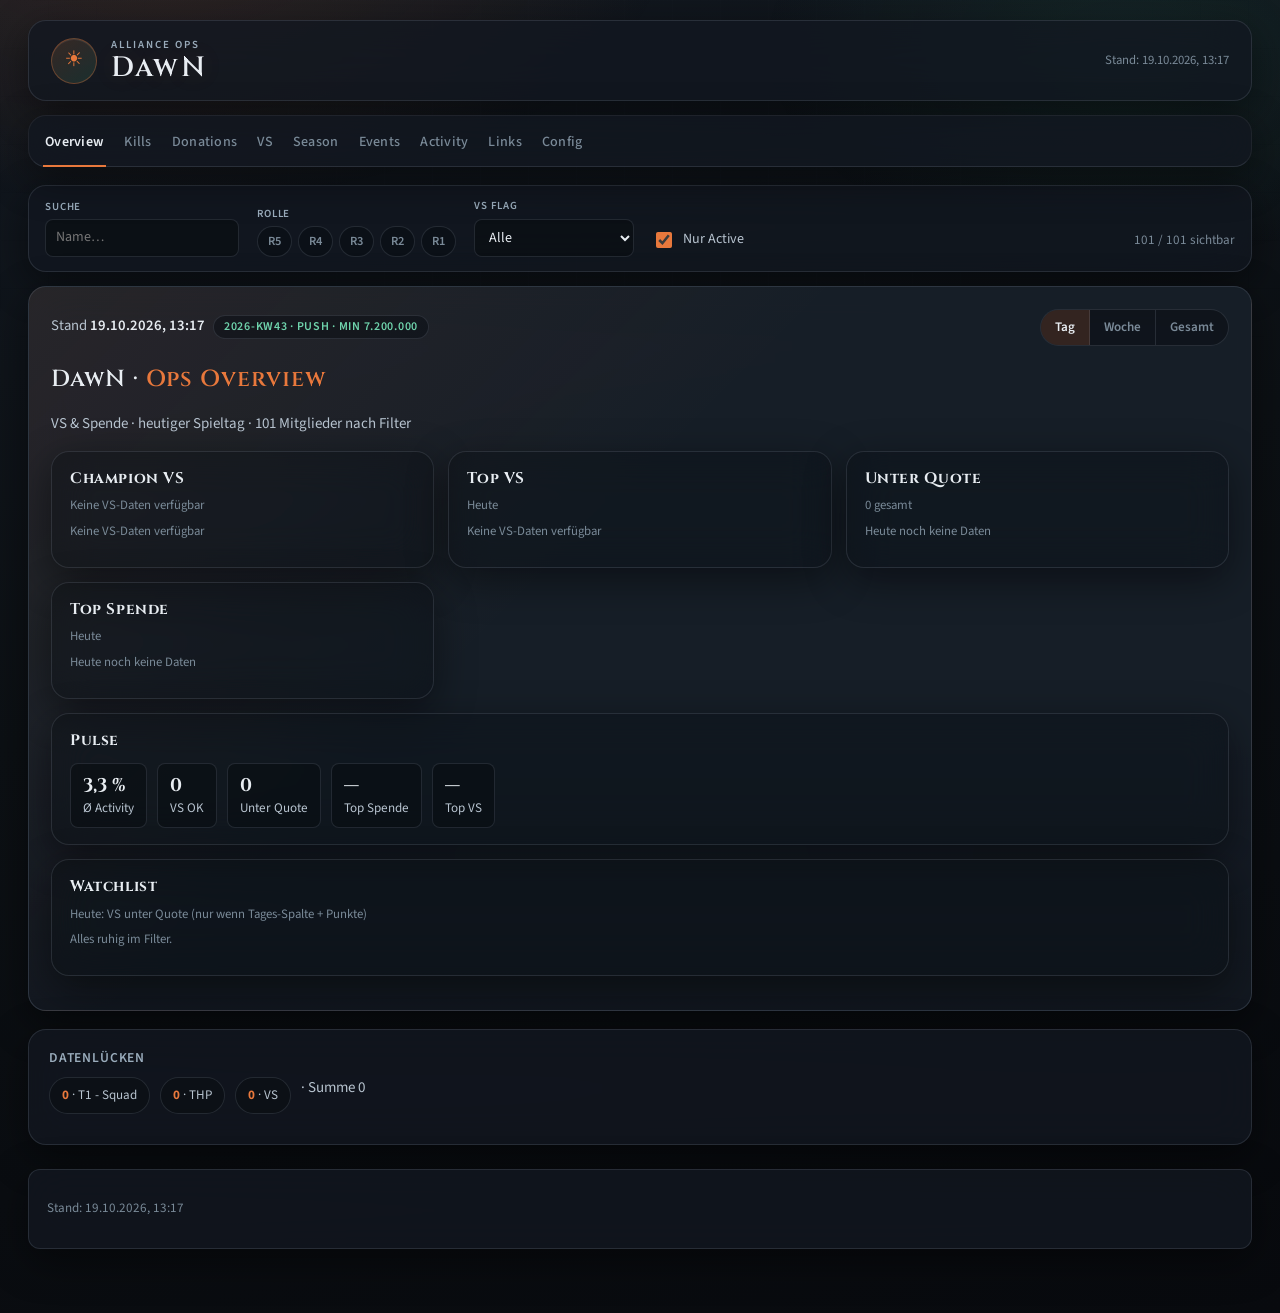
==== dashboard/index.html @ a9cf8a07 "Add Alliance Ops dashboard under /dashboard/ Static HTML + exported sheet snapshot for Cloudflare Pa" ====
<!DOCTYPE html>
<html lang="de">
<head>
  <meta charset="utf-8">
  <meta name="viewport" content="width=device-width, initial-scale=1">
  <title>DawN — Last War Dashboard</title>
  <link rel="preconnect" href="https://fonts.googleapis.com">
  <link rel="preconnect" href="https://fonts.gstatic.com" crossorigin>
  <link href="https://fonts.googleapis.com/css2?family=Cinzel:wght@500;600;700&family=Source+Sans+3:ital,wght@0,400;0,500;0,600;0,700;1,400&display=swap" rel="stylesheet">
  <link rel="stylesheet" href="styles.css?v=1792400042">
</head>
<body>
  <div class="bg-grid" aria-hidden="true"></div>
  <div class="bg-glow" aria-hidden="true"></div>
  <div class="wrap" id="wrap">
    <header class="site-head glass">
      <div class="brand">
        <span class="brand-mark" aria-hidden="true">☀</span>
        <div>
          <p class="brand-kicker">Alliance Ops</p>
          <h1 class="brand-title">DawN</h1>
        </div>
      </div>
      <div class="stamp" id="stamp">Lade Daten…</div>
    </header>

    <div class="bar glass">
      <div class="row">
        <div class="tabs" role="tablist" aria-label="Dashboard-Bereiche">
          <button class="tab" role="tab" id="tab-overview" aria-selected="true" aria-controls="view-overview" data-view="overview">Overview</button>
          <button class="tab" role="tab" id="tab-kills" aria-selected="false" aria-controls="view-kills" data-view="kills">Kills</button>
          <button class="tab" role="tab" id="tab-donations" aria-selected="false" aria-controls="view-donations" data-view="donations">Donations</button>
          <button class="tab" role="tab" id="tab-vs" aria-selected="false" aria-controls="view-vs" data-view="vs">VS</button>
          <button class="tab" role="tab" id="tab-season" aria-selected="false" aria-controls="view-season" data-view="season">Season</button>
          <button class="tab" role="tab" id="tab-events" aria-selected="false" aria-controls="view-events" data-view="events">Events</button>
          <button class="tab" role="tab" id="tab-activity" aria-selected="false" aria-controls="view-activity" data-view="activity">Activity</button>
          <button class="tab" role="tab" id="tab-links" aria-selected="false" aria-controls="view-links" data-view="links">Links</button>
          <button class="tab" role="tab" id="tab-config" aria-selected="false" aria-controls="view-config" data-view="config">Config</button>
        </div>
      </div>
    </div>

    <div id="filterMount" class="filter-mount" hidden aria-label="Mitglieder-Filter"></div>

    <div id="bootErr" class="err glass" hidden></div>

    <div class="view" id="view-overview" role="tabpanel" aria-labelledby="tab-overview"></div>
    <div class="view" id="view-kills" role="tabpanel" aria-labelledby="tab-kills" hidden></div>
    <div class="view" id="view-donations" role="tabpanel" aria-labelledby="tab-donations" hidden></div>
    <div class="view" id="view-vs" role="tabpanel" aria-labelledby="tab-vs" hidden></div>
    <div class="view" id="view-season" role="tabpanel" aria-labelledby="tab-season" hidden></div>
    <div class="view" id="view-events" role="tabpanel" aria-labelledby="tab-events" hidden></div>
    <div class="view" id="view-activity" role="tabpanel" aria-labelledby="tab-activity" hidden></div>
    <div class="view" id="view-links" role="tabpanel" aria-labelledby="tab-links" hidden></div>
    <div class="view" id="view-config" role="tabpanel" aria-labelledby="tab-config" hidden></div>

    <footer class="foot glass" id="foot"></footer>
  </div>
  <script src="app.js?v=20261019-save72"></script>
</body>
</html>
---- dashboard/styles.css ----
:root {
  --ink: #e8edf2;
  --ink-2: #b8c4d0;
  --muted: #7a8a98;
  --line: rgba(180, 200, 220, 0.14);
  --line-strong: rgba(232, 120, 60, 0.35);
  --brand: #3a9b78;
  --brand-soft: rgba(58, 155, 120, 0.18);
  --brand-ink: #6fd4ad;
  --ember: #e8783c;
  --ember-soft: rgba(232, 120, 60, 0.16);
  --metal: #9aacbc;
  --ok: #45c48a;
  --warn: #e8b84a;
  --bad: #e85a5a;
  --page: #0c1014;
  --page-mid: #121820;
  --glass: rgba(18, 24, 32, 0.78);
  --glass-strong: rgba(24, 32, 42, 0.92);
  --glass-edge: rgba(255, 255, 255, 0.06);
  --shadow: 0 12px 40px rgba(0, 0, 0, 0.45);
  --shadow-hover: 0 18px 48px rgba(0, 0, 0, 0.55);
  --radius-lg: 18px;
  --radius-md: 12px;
  --radius-sm: 8px;
  --font-display: "Cinzel", "Times New Roman", serif;
  --font-body: "Source Sans 3", "Segoe UI", system-ui, sans-serif;
  --pad-x: clamp(16px, 4vw, 28px);
}

* { box-sizing: border-box; }

html { scroll-behavior: smooth; }

body {
  margin: 0;
  min-height: 100vh;
  font-family: var(--font-body);
  font-size: 15px;
  line-height: 1.5;
  color: var(--ink-2);
  background: linear-gradient(165deg, var(--page-mid) 0%, var(--page) 45%, #080a0e 100%);
}

.bg-grid {
  position: fixed;
  inset: 0;
  pointer-events: none;
  z-index: 0;
  opacity: 0.35;
  background-image:
    linear-gradient(rgba(120, 140, 160, 0.06) 1px, transparent 1px),
    linear-gradient(90deg, rgba(120, 140, 160, 0.06) 1px, transparent 1px);
  background-size: 48px 48px;
  mask-image: radial-gradient(ellipse 80% 70% at 50% 20%, black 20%, transparent 75%);
}

.bg-glow {
  position: fixed;
  inset: 0;
  pointer-events: none;
  background:
    radial-gradient(900px 480px at 12% -8%, rgba(232, 120, 60, 0.14), transparent 58%),
    radial-gradient(700px 420px at 88% 5%, rgba(58, 155, 120, 0.12), transparent 52%),
    radial-gradient(600px 400px at 50% 100%, rgba(40, 60, 90, 0.25), transparent 55%);
  z-index: 0;
}

.wrap {
  position: relative;
  z-index: 1;
  max-width: 1280px;
  margin: 0 auto;
  padding: 20px var(--pad-x) 64px;
}

.glass {
  background: var(--glass);
  backdrop-filter: blur(20px) saturate(1.15);
  -webkit-backdrop-filter: blur(20px) saturate(1.15);
  border: 1px solid var(--glass-edge);
  box-shadow: var(--shadow);
}

.site-head {
  display: flex;
  flex-wrap: wrap;
  align-items: center;
  justify-content: space-between;
  gap: 12px 20px;
  padding: 16px 22px;
  border-radius: var(--radius-lg);
  margin-bottom: 14px;
  border-color: var(--line);
}

.brand {
  display: flex;
  align-items: center;
  gap: 14px;
}

.brand-mark {
  width: 46px;
  height: 46px;
  display: grid;
  place-items: center;
  border-radius: 50%;
  background: linear-gradient(145deg, var(--ember-soft), var(--brand-soft));
  border: 1px solid var(--line-strong);
  font-size: 1.35rem;
  color: var(--ember);
  box-shadow: inset 0 1px 0 rgba(255, 255, 255, 0.08);
}

.brand-kicker {
  margin: 0;
  font-size: 0.68rem;
  letter-spacing: 0.18em;
  text-transform: uppercase;
  color: var(--metal);
  font-weight: 600;
}

.brand-title {
  margin: 0;
  font-family: var(--font-display);
  font-size: 1.75rem;
  font-weight: 600;
  letter-spacing: 0.08em;
  color: var(--ink);
  line-height: 1.1;
  text-shadow: 0 0 24px rgba(232, 120, 60, 0.15);
}

.stamp {
  font-size: 0.8rem;
  color: var(--muted);
  text-align: right;
  max-width: 28rem;
}

.bar {
  position: sticky;
  top: env(safe-area-inset-top, 0);
  z-index: 10;
  border-radius: var(--radius-lg);
  margin-bottom: 18px;
  padding: 6px 14px 0;
  border-bottom: 1px solid var(--line);
}

.bar .row {
  display: flex;
  align-items: flex-end;
  justify-content: space-between;
  gap: 8px;
}

.tabs {
  display: flex;
  gap: 16px;
  overflow-x: auto;
  scrollbar-width: none;
  margin-bottom: -1px;
  min-width: 0;
}

.tabs::-webkit-scrollbar { display: none; }

.tab {
  appearance: none;
  border: 0;
  border-bottom: 2px solid transparent;
  background: none;
  color: var(--muted);
  font: inherit;
  font-weight: 500;
  font-size: 0.88rem;
  letter-spacing: 0.02em;
  padding: 10px 2px 12px;
  white-space: nowrap;
  cursor: pointer;
  transition: color 0.15s ease, border-color 0.15s ease;
}

.tab:hover { color: var(--ink); }

.tab[aria-selected="true"] {
  border-bottom-color: var(--ember);
  color: var(--ink);
  font-weight: 600;
}

.tab:focus-visible {
  outline: 2px solid var(--brand);
  outline-offset: 2px;
}

.view[hidden] { display: none !important; }

.view {
  animation: fade-in 0.22s ease;
}

@keyframes fade-in {
  from { opacity: 0; transform: translateY(4px); }
  to { opacity: 1; transform: none; }
}

@media (prefers-reduced-motion: reduce) {
  .view { animation: none; }
  html { scroll-behavior: auto; }
}

.hero-ops {
  border-radius: var(--radius-lg);
  padding: 22px 22px 18px;
  margin-bottom: 18px;
  border: 1px solid var(--line);
  background:
    linear-gradient(135deg, rgba(232, 120, 60, 0.08) 0%, transparent 42%),
    var(--glass-strong);
  position: relative;
  overflow: hidden;
}

.hero-ops::after {
  content: "";
  position: absolute;
  inset: 0;
  pointer-events: none;
  background: linear-gradient(180deg, transparent 60%, rgba(0, 0, 0, 0.2));
}

.hero-ops-inner {
  position: relative;
  z-index: 1;
}

.hero-headline {
  margin: 0 0 16px;
  font-family: var(--font-display);
  font-size: clamp(1.15rem, 2.5vw, 1.45rem);
  font-weight: 600;
  letter-spacing: 0.04em;
  color: var(--ink);
}

.hero-headline em {
  font-style: normal;
  color: var(--ember);
}

.kpi-grid {
  display: grid;
  grid-template-columns: repeat(auto-fit, minmax(168px, 1fr));
  gap: 12px;
}

.kpi-card {
  padding: 14px 16px;
  border-radius: var(--radius-md);
  border: 1px solid var(--line);
  background: rgba(8, 12, 16, 0.35);
  transition: transform 0.18s ease, box-shadow 0.18s ease, border-color 0.18s ease;
}

.kpi-card:hover {
  transform: translateY(-2px);
  box-shadow: var(--shadow-hover);
  border-color: rgba(232, 120, 60, 0.25);
}

.kpi-card .label {
  font-size: 0.68rem;
  text-transform: uppercase;
  letter-spacing: 0.1em;
  color: var(--metal);
  margin: 0 0 4px;
  font-weight: 600;
}

.kpi-card .value {
  font-family: var(--font-display);
  font-size: 1.55rem;
  font-weight: 600;
  color: var(--ink);
  margin: 0;
  line-height: 1.15;
}

.kpi-card .hint {
  margin: 6px 0 0;
  font-size: 0.78rem;
  color: var(--muted);
}

.kpi-card.accent {
  border-color: rgba(58, 155, 120, 0.35);
  background: linear-gradient(160deg, rgba(58, 155, 120, 0.12), rgba(8, 12, 16, 0.4));
}

.kpi-card.accent .value { color: var(--brand-ink); }

.panel {
  border-radius: var(--radius-lg);
  padding: 18px 20px 16px;
  margin-bottom: 16px;
  border: 1px solid var(--line);
}

.panel h2 {
  margin: 0 0 14px;
  font-family: var(--font-display);
  font-size: 1.12rem;
  font-weight: 600;
  color: var(--ink);
  letter-spacing: 0.04em;
}

.panel h3 {
  margin: 18px 0 10px;
  font-size: 0.85rem;
  text-transform: uppercase;
  letter-spacing: 0.08em;
  color: var(--metal);
  font-weight: 600;
}

.panel .lead {
  margin: -6px 0 14px;
  font-size: 0.88rem;
  color: var(--muted);
}

.stub-note {
  padding: 12px 14px;
  border-radius: var(--radius-sm);
  background: var(--ember-soft);
  border: 1px dashed rgba(232, 120, 60, 0.35);
  font-size: 0.88rem;
  color: var(--ink-2);
  margin-bottom: 14px;
}

.meta-grid {
  display: grid;
  grid-template-columns: repeat(auto-fit, minmax(150px, 1fr));
  gap: 10px;
  margin-bottom: 14px;
}

.meta-chip {
  padding: 10px 12px;
  border-radius: var(--radius-sm);
  background: rgba(8, 12, 16, 0.45);
  border: 1px solid var(--line);
}

.meta-chip .k {
  display: block;
  font-size: 0.68rem;
  text-transform: uppercase;
  letter-spacing: 0.06em;
  color: var(--muted);
  font-weight: 600;
}

.meta-chip .v {
  font-weight: 600;
  color: var(--ink);
}

.missing-strip {
  display: flex;
  flex-wrap: wrap;
  gap: 10px;
  margin-bottom: 14px;
}

.missing-pill {
  padding: 8px 12px;
  border-radius: 999px;
  font-size: 0.82rem;
  border: 1px solid var(--line);
  background: rgba(8, 12, 16, 0.5);
}

.missing-pill strong {
  color: var(--ember);
  font-variant-numeric: tabular-nums;
}

.table-wrap {
  overflow: auto;
  border-radius: var(--radius-md);
  border: 1px solid var(--line);
}

table.t {
  width: 100%;
  border-collapse: collapse;
  font-size: 0.86rem;
  background: rgba(6, 10, 14, 0.55);
}

table.t thead th {
  position: sticky;
  top: 0;
  z-index: 1;
  text-align: left;
  padding: 10px 12px;
  font-size: 0.68rem;
  text-transform: uppercase;
  letter-spacing: 0.06em;
  color: var(--metal);
  background: var(--glass-strong);
  border-bottom: 1px solid var(--line);
  white-space: nowrap;
}

table.t tbody td {
  padding: 8px 12px;
  border-bottom: 1px solid rgba(255, 255, 255, 0.04);
  vertical-align: middle;
}

table.t tbody tr:hover td {
  background: rgba(232, 120, 60, 0.06);
}

table.t .name {
  font-weight: 600;
  color: var(--ink);
  white-space: nowrap;
}

table.t .num {
  font-variant-numeric: tabular-nums;
  text-align: right;
}

table.t.compact {
  font-size: 0.8rem;
}

.badge {
  display: inline-block;
  padding: 2px 8px;
  border-radius: 999px;
  font-size: 0.72rem;
  font-weight: 600;
}

.badge.ok { background: rgba(69, 196, 138, 0.15); color: var(--ok); }
.badge.warn { background: rgba(232, 184, 74, 0.15); color: var(--warn); }
.badge.bad { background: rgba(232, 90, 90, 0.12); color: var(--bad); }
.badge.off { background: rgba(122, 138, 152, 0.15); color: var(--muted); }

.inactive { opacity: 0.48; }

.err {
  padding: 14px 16px;
  border-radius: var(--radius-md);
  color: var(--bad);
  margin-bottom: 16px;
  border-color: rgba(232, 90, 90, 0.3);
}

.foot {
  margin-top: 24px;
  padding: 16px 18px;
  border-radius: var(--radius-md);
  font-size: 0.82rem;
  color: var(--muted);
  border: 1px solid var(--line);
}

.foot code {
  font-size: 0.8em;
  background: rgba(0, 0, 0, 0.35);
  padding: 1px 5px;
  border-radius: 4px;
  color: var(--ink-2);
}

.link-grid {
  display: grid;
  gap: 12px;
}

.link-cat {
  margin: 0 0 8px;
  font-family: var(--font-display);
  font-size: 0.95rem;
  letter-spacing: 0.05em;
  color: var(--brand-ink);
}

.link-card {
  display: block;
  padding: 14px 16px;
  border-radius: var(--radius-md);
  border: 1px solid var(--line);
  background: rgba(8, 12, 16, 0.45);
  text-decoration: none;
  color: inherit;
  transition: border-color 0.15s ease, transform 0.15s ease;
}

.link-card:hover {
  border-color: rgba(232, 120, 60, 0.4);
  transform: translateX(3px);
}

.link-card .title {
  font-weight: 600;
  color: var(--ink);
  margin: 0 0 4px;
}

.link-card .desc {
  margin: 0;
  font-size: 0.85rem;
  color: var(--muted);
}

.link-card .url {
  margin: 6px 0 0;
  font-size: 0.75rem;
  color: var(--metal);
  word-break: break-all;
}

.filter-mount {
  margin-bottom: 14px;
}

.filter-mount[hidden] {
  display: none !important;
}

.filter-bar {
  border-radius: var(--radius-lg);
  padding: 12px 16px 14px;
  border: 1px solid var(--line);
  display: flex;
  flex-wrap: wrap;
  align-items: flex-end;
  gap: 12px 18px;
}

.filter-bar .field {
  display: flex;
  flex-direction: column;
  gap: 4px;
  min-width: 0;
}

.filter-bar .field label {
  font-size: 0.68rem;
  text-transform: uppercase;
  letter-spacing: 0.08em;
  color: var(--metal);
  font-weight: 600;
}

.filter-bar input[type="search"],
.filter-bar select {
  font: inherit;
  font-size: 0.88rem;
  padding: 7px 10px;
  border-radius: var(--radius-sm);
  border: 1px solid var(--line);
  background: rgba(8, 12, 16, 0.55);
  color: var(--ink);
  min-width: 10rem;
}

.filter-bar input[type="search"]:focus,
.filter-bar select:focus {
  outline: 2px solid var(--brand);
  outline-offset: 1px;
}

.role-chips {
  display: flex;
  flex-wrap: wrap;
  gap: 6px;
}

.role-chip {
  appearance: none;
  border: 1px solid var(--line);
  background: rgba(8, 12, 16, 0.45);
  color: var(--muted);
  font: inherit;
  font-size: 0.78rem;
  font-weight: 600;
  padding: 5px 10px;
  border-radius: 999px;
  cursor: pointer;
  transition: border-color 0.15s, color 0.15s, background 0.15s;
}

.role-chip[aria-pressed="true"] {
  border-color: rgba(232, 120, 60, 0.45);
  color: var(--ink);
  background: var(--ember-soft);
}

.filter-check {
  display: flex;
  align-items: center;
  gap: 8px;
  font-size: 0.88rem;
  color: var(--ink-2);
  padding-bottom: 6px;
}

.filter-check input {
  accent-color: var(--ember);
  width: 1rem;
  height: 1rem;
}

.filter-count {
  margin-left: auto;
  font-size: 0.82rem;
  color: var(--muted);
  padding-bottom: 6px;
  white-space: nowrap;
}

.hero-meta {
  display: flex;
  flex-wrap: wrap;
  align-items: center;
  justify-content: space-between;
  gap: 12px 20px;
  margin-bottom: 16px;
}

.hero-stand {
  margin: 0;
  font-size: 0.92rem;
  color: var(--ink-2);
}

.hero-stand strong {
  color: var(--ink);
  font-weight: 600;
}

.hero-mode-chip {
  display: inline-block;
  margin-left: 8px;
  padding: 2px 10px;
  border-radius: 999px;
  font-size: 0.75rem;
  font-weight: 600;
  text-transform: uppercase;
  letter-spacing: 0.06em;
  border: 1px solid var(--line);
  background: rgba(8, 12, 16, 0.45);
  color: var(--brand-ink);
}

.period-toggle {
  display: inline-flex;
  border-radius: 999px;
  border: 1px solid var(--line);
  overflow: hidden;
  background: rgba(8, 12, 16, 0.45);
}

.period-toggle button {
  appearance: none;
  border: 0;
  background: none;
  color: var(--muted);
  font: inherit;
  font-size: 0.82rem;
  font-weight: 600;
  padding: 8px 14px;
  cursor: pointer;
  transition: background 0.15s, color 0.15s;
}

.period-toggle button[aria-pressed="true"] {
  background: var(--ember-soft);
  color: var(--ink);
}

.period-toggle button:not(:last-child) {
  border-right: 1px solid var(--line);
}

.widget-grid {
  display: grid;
  grid-template-columns: repeat(12, 1fr);
  gap: 14px;
  margin-bottom: 16px;
}

.widget {
  grid-column: span 6;
  border-radius: var(--radius-lg);
  padding: 16px 18px;
  border: 1px solid var(--line);
  background: rgba(8, 12, 16, 0.35);
}

.widget.span-4 { grid-column: span 4; }
.widget.span-8 { grid-column: span 8; }
.widget.span-12 { grid-column: span 12; }

@media (max-width: 900px) {
  .widget,
  .widget.span-4,
  .widget.span-8 {
    grid-column: span 12;
  }
}

.widget h3 {
  margin: 0 0 10px;
  font-family: var(--font-display);
  font-size: 0.95rem;
  letter-spacing: 0.04em;
  color: var(--ink);
}

.widget .sub {
  margin: -4px 0 10px;
  font-size: 0.8rem;
  color: var(--muted);
}

.rank-list {
  list-style: none;
  margin: 0;
  padding: 0;
}

.rank-list li {
  display: flex;
  align-items: center;
  gap: 10px;
  padding: 7px 0;
  border-bottom: 1px solid rgba(255, 255, 255, 0.04);
  font-size: 0.88rem;
}

.rank-list li:last-child {
  border-bottom: 0;
}

.rank-list .rank {
  width: 1.4rem;
  font-variant-numeric: tabular-nums;
  color: var(--metal);
  font-weight: 600;
}

.rank-list .who {
  flex: 1;
  font-weight: 600;
  color: var(--ink);
  min-width: 0;
  overflow: hidden;
  text-overflow: ellipsis;
  white-space: nowrap;
}

.rank-list .val {
  font-variant-numeric: tabular-nums;
  color: var(--brand-ink);
  font-weight: 600;
}

.gap-title {
  margin: 0 0 8px;
  font-size: 0.85rem;
  font-weight: 600;
  letter-spacing: 0.06em;
  text-transform: uppercase;
  color: var(--metal);
}

.vs-compare-mini {
  display: grid;
  grid-template-columns: repeat(auto-fit, minmax(140px, 1fr));
  gap: 10px;
}

.vs-day-chip {
  padding: 10px 12px;
  border-radius: var(--radius-sm);
  border: 1px solid var(--line);
  background: rgba(6, 10, 14, 0.5);
  font-size: 0.82rem;
}

.vs-day-chip .d {
  color: var(--muted);
  font-size: 0.72rem;
  text-transform: uppercase;
  letter-spacing: 0.06em;
}

.vs-day-chip.win { border-color: rgba(69, 196, 138, 0.35); }
.vs-day-chip.loss { border-color: rgba(232, 90, 90, 0.35); }

.pulse-row {
  display: flex;
  flex-wrap: wrap;
  gap: 10px;
}

.pulse-pill {
  padding: 8px 12px;
  border-radius: var(--radius-sm);
  border: 1px solid var(--line);
  font-size: 0.82rem;
  background: rgba(6, 10, 14, 0.45);
}

.pulse-pill strong {
  display: block;
  font-family: var(--font-display);
  font-size: 1.15rem;
  color: var(--ink);
}

.config-form {
  display: grid;
  gap: 14px;
  max-width: 36rem;
}

.config-form label {
  display: block;
  font-size: 0.75rem;
  text-transform: uppercase;
  letter-spacing: 0.06em;
  color: var(--metal);
  font-weight: 600;
  margin-bottom: 4px;
}

.config-form input,
.config-form select,
.config-form textarea {
  width: 100%;
  font: inherit;
  padding: 9px 11px;
  border-radius: var(--radius-sm);
  border: 1px solid var(--line);
  background: rgba(8, 12, 16, 0.55);
  color: var(--ink);
}

.config-form textarea {
  min-height: 8rem;
  font-family: ui-monospace, monospace;
  font-size: 0.82rem;
}

.btn-row {
  display: flex;
  flex-wrap: wrap;
  gap: 10px;
}

.btn {
  appearance: none;
  border: 1px solid var(--line-strong);
  background: var(--ember-soft);
  color: var(--ink);
  font: inherit;
  font-weight: 600;
  font-size: 0.88rem;
  padding: 9px 16px;
  border-radius: var(--radius-sm);
  cursor: pointer;
}

.btn.secondary {
  border-color: var(--line);
  background: rgba(8, 12, 16, 0.45);
  color: var(--ink-2);
}

.btn:hover {
  filter: brightness(1.08);
}

.config-hint {
  margin: 0.35rem 0 0.75rem;
  font-size: 0.92rem;
  color: var(--muted, #9aa3b2);
}

.config-week-label {
  margin: 0;
  font-size: 1rem;
  color: var(--ink-2);
}

.config-status {
  margin: 0;
  font-size: 0.88rem;
  color: var(--metal);
}

.config-status-error {
  color: #ff8e8e;
}

.toast {
  position: fixed;
  bottom: 1.25rem;
  left: 50%;
  transform: translateX(-50%);
  z-index: 1000;
  max-width: min(92vw, 28rem);
  padding: 12px 18px;
  border-radius: var(--radius-sm);
  border: 1px solid var(--line-strong);
  background: rgba(12, 18, 24, 0.95);
  color: var(--ink);
  font-size: 0.9rem;
  font-weight: 600;
  box-shadow: 0 8px 32px rgba(0, 0, 0, 0.45);
}

.toast.toast-error {
  border-color: rgba(232, 90, 90, 0.5);
  color: #ffb4b4;
}
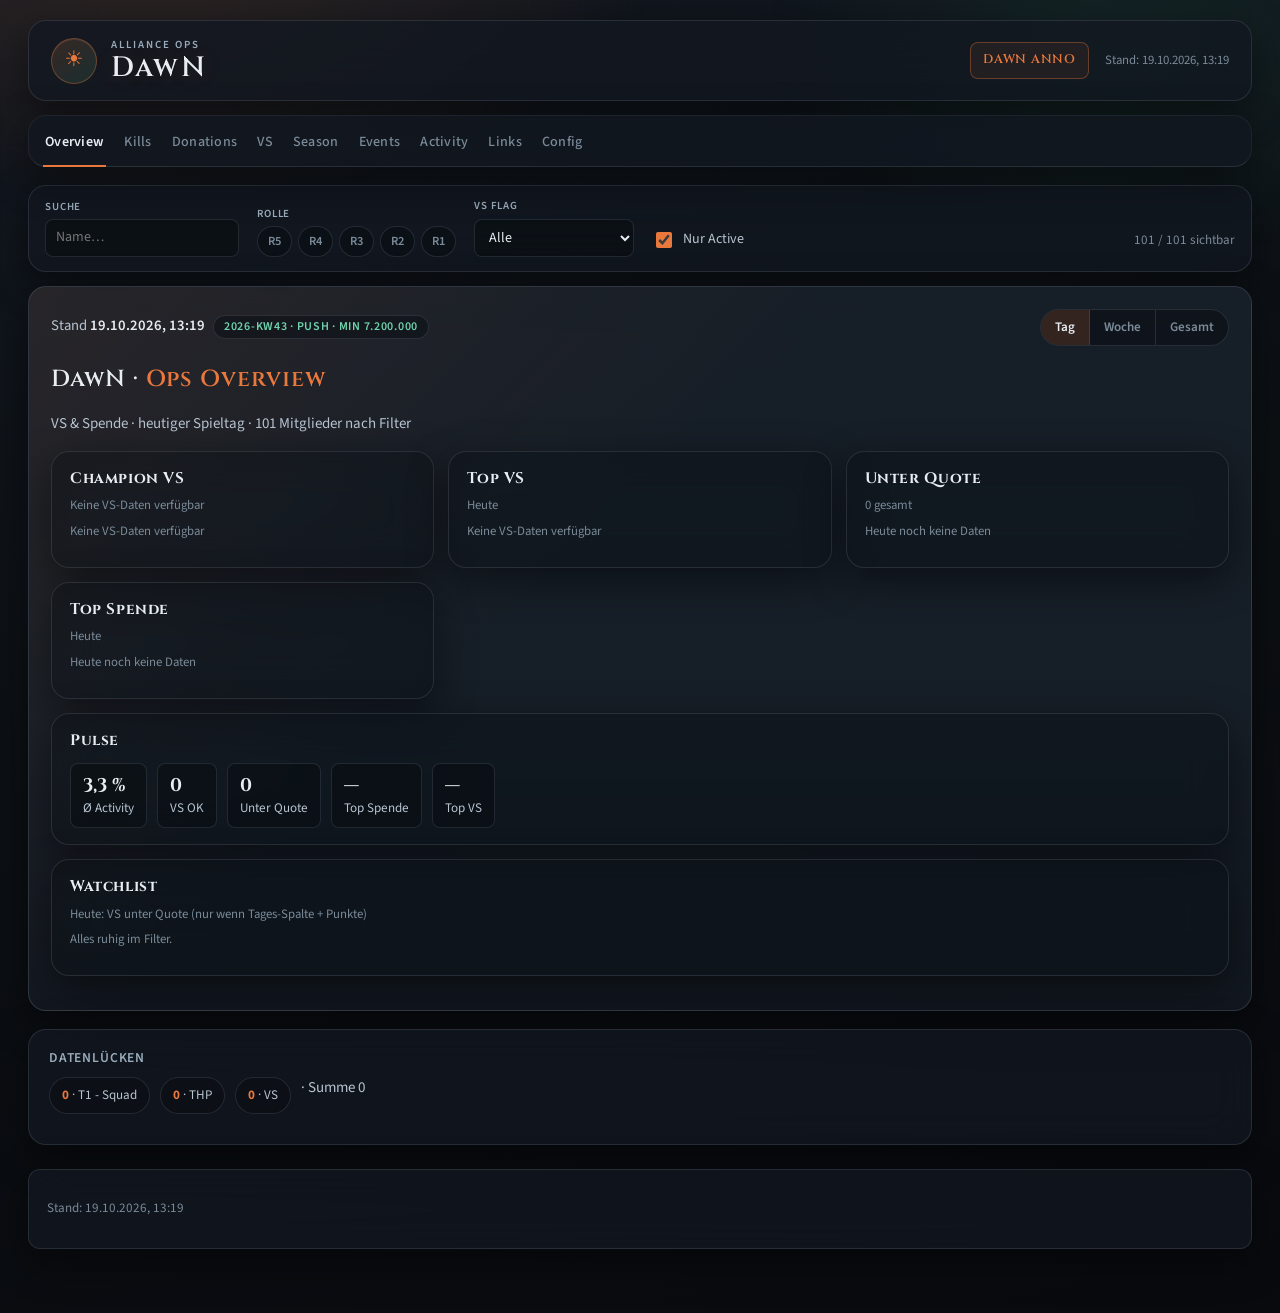
==== commit f772cb87: "Expose DawN Anno from Ops dashboard header Rename Daily Anno → DawN Anno; header tool link + redeplo" ====
--- a/dashboard/index.html
+++ b/dashboard/index.html
@@ -7,7 +7,7 @@
   <link rel="preconnect" href="https://fonts.googleapis.com">
   <link rel="preconnect" href="https://fonts.gstatic.com" crossorigin>
   <link href="https://fonts.googleapis.com/css2?family=Cinzel:wght@500;600;700&family=Source+Sans+3:ital,wght@0,400;0,500;0,600;0,700;1,400&display=swap" rel="stylesheet">
-  <link rel="stylesheet" href="styles.css?v=1792400042">
+  <link rel="stylesheet" href="styles.css?v=20261019-anno1">
 </head>
 <body>
   <div class="bg-grid" aria-hidden="true"></div>
@@ -21,7 +21,10 @@
           <h1 class="brand-title">DawN</h1>
         </div>
       </div>
-      <div class="stamp" id="stamp">Lade Daten…</div>
+      <div class="head-tools">
+        <a class="tool-link" href="https://lastwar-daily-anno.pages.dev/" target="_blank" rel="noopener noreferrer">DawN Anno</a>
+        <div class="stamp" id="stamp">Lade Daten…</div>
+      </div>
     </header>
 
     <div class="bar glass">
@@ -56,6 +59,6 @@
 
     <footer class="foot glass" id="foot"></footer>
   </div>
-  <script src="app.js?v=20261019-save72"></script>
+  <script src="app.js?v=20261019-anno1"></script>
 </body>
 </html>
--- a/dashboard/styles.css
+++ b/dashboard/styles.css
@@ -133,6 +133,37 @@
   text-shadow: 0 0 24px rgba(232, 120, 60, 0.15);
 }
 
+.head-tools {
+  display: flex;
+  flex-wrap: wrap;
+  align-items: center;
+  justify-content: flex-end;
+  gap: 12px 16px;
+}
+
+.tool-link {
+  font-family: var(--font-display);
+  font-size: 0.78rem;
+  font-weight: 600;
+  letter-spacing: 0.06em;
+  text-transform: uppercase;
+  text-decoration: none;
+  color: var(--ember);
+  padding: 8px 12px;
+  border-radius: 8px;
+  border: 1px solid rgba(232, 120, 60, 0.35);
+  background: rgba(232, 120, 60, 0.08);
+  transition: background 0.15s ease, border-color 0.15s ease, color 0.15s ease;
+}
+
+.tool-link:hover,
+.tool-link:focus-visible {
+  color: var(--ink);
+  border-color: rgba(232, 120, 60, 0.65);
+  background: rgba(232, 120, 60, 0.18);
+  outline: none;
+}
+
 .stamp {
   font-size: 0.8rem;
   color: var(--muted);
